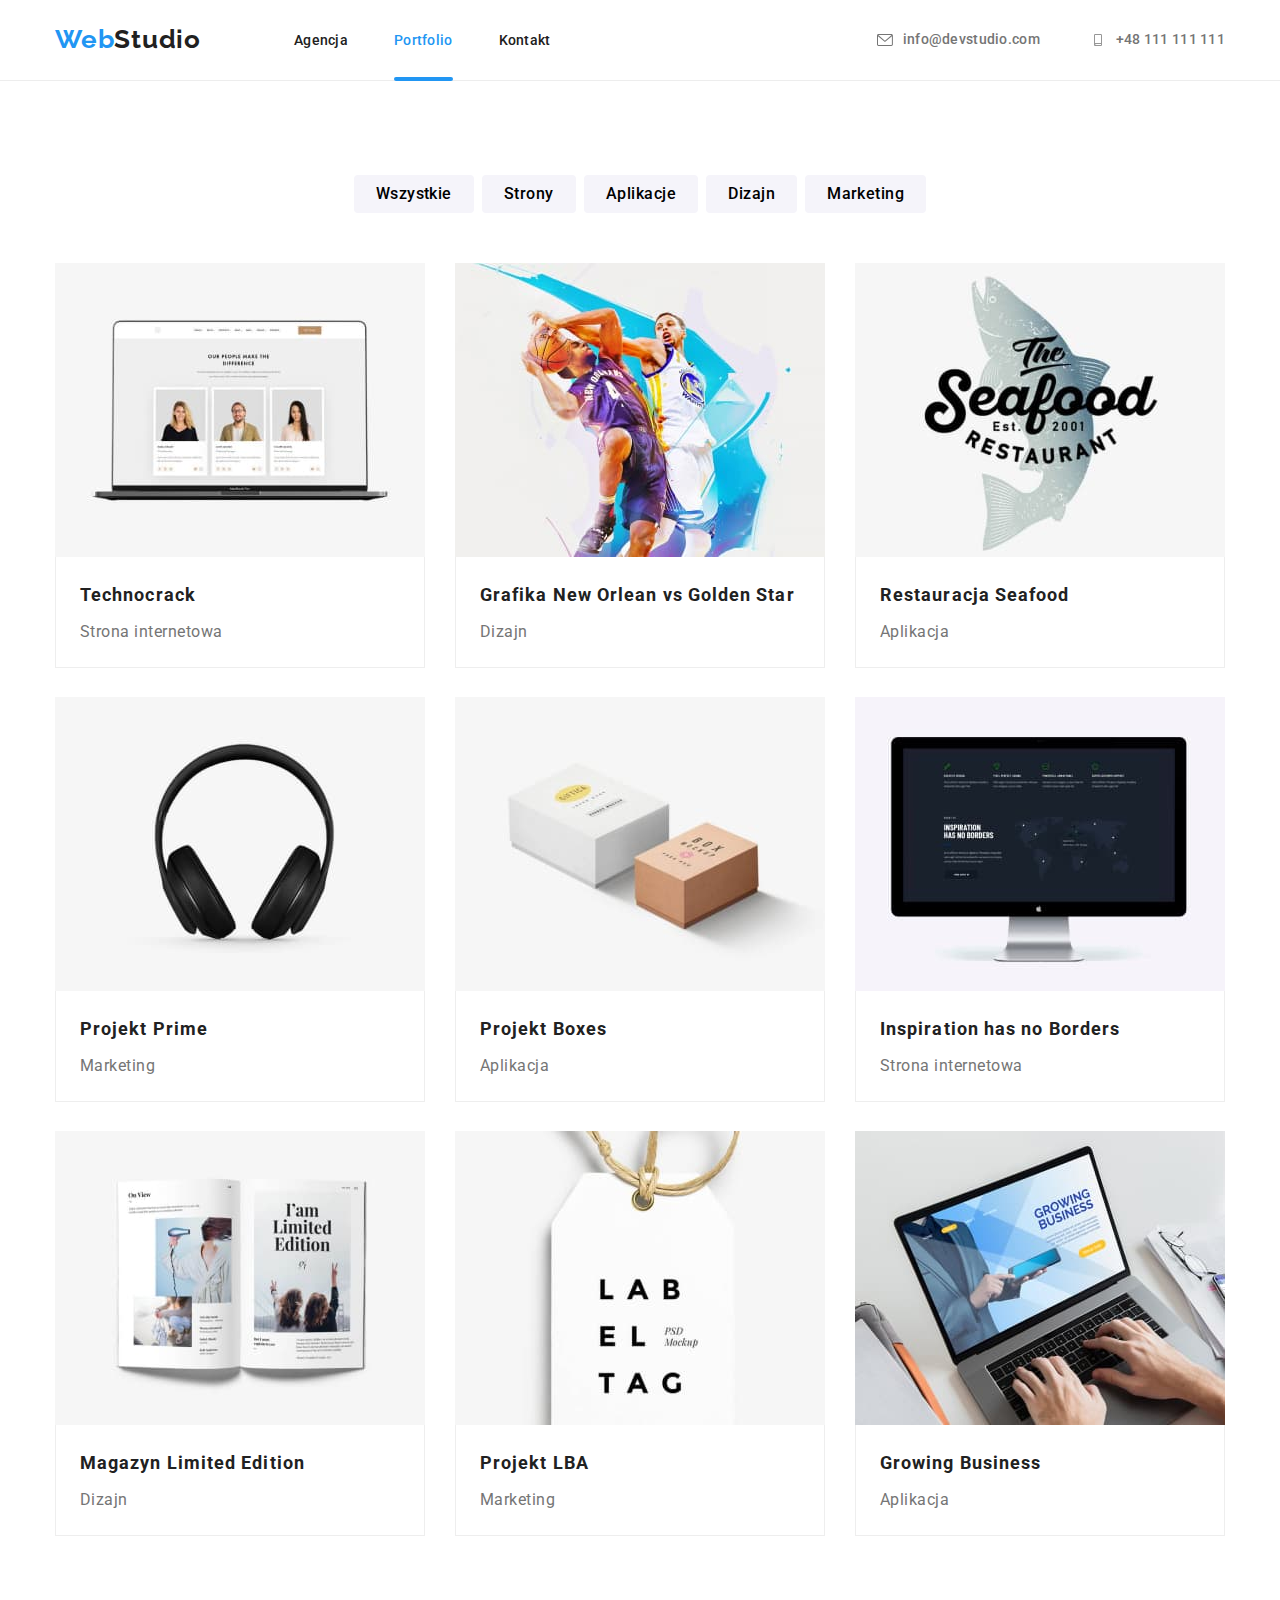
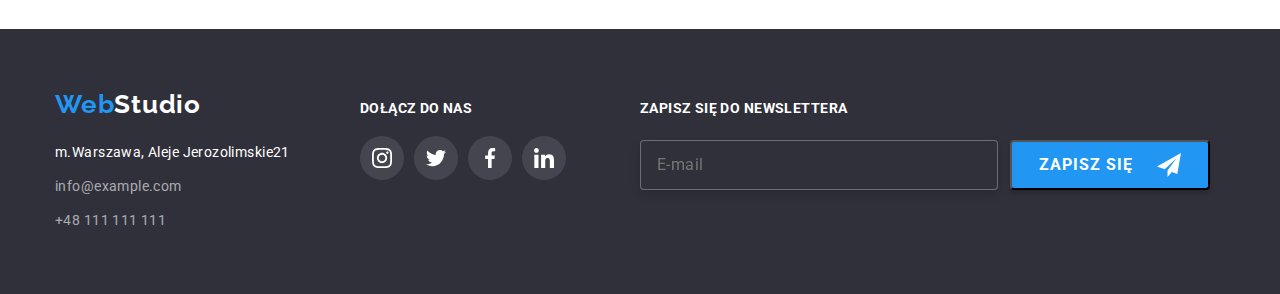
==== goit-markup-hw-02/portfolio.html @ f5a1f575 "Initial commit" ====
<!DOCTYPE html>
<html lang="pl">
  <head>
    <link
      rel="stylesheet"
      href="https://cdnjs.cloudflare.com/ajax/libs/modern-normalize/1.0.0/modern-normalize.min.css"
    />
    <link rel="preconnect" href="https://fonts.googleapis.com" />
    <link rel="preconnect" href="https://fonts.gstatic.com" crossorigin />
    <link
      href="https://fonts.googleapis.com/css2?family=Raleway:wght@700&family=Roboto:wght@400;500;700;900&display=swap"
      rel="stylesheet"
    />
    <meta charset="utf-8" />
    <meta http-equiv="X-UA-Compatible" content="IE=edge" />
    <meta name="viewport" content="width=device-width, initial-scale=1.0" />
    <link rel="stylesheet" href="./css/styles.css" />
    <title>Moja praca</title>
  </head>
  <body>
    <header class="box">
      <div class="container hero">
        <a class="logo" href="../index.html"
          ><span class="web">Web</span>Studio</a
        >
        <nav class="wrap">
          <ul class="link-nav">
            <li><a class="link" href="../index.html">Agencja</a></li>
            <li>
              <a
                class="link wrap-nav"
                href="../goit-markup-hw-02/portfolio.html"
                >Portfolio</a
              >
            </li>
            <li><a class="link" href="#">Kontakt</a></li>
          </ul>
        </nav>
        <ul class="list-mail">
          <li>
            <a class="mail" href="info@devstudio.com">
              <svg class="header-item" width="16px" height="12px">
                <use
                  href="../images/icons.svg/icons.svg.svg#icon-envelope"
                ></use>
              </svg>
              info@devstudio.com</a
            >
          </li>
          <li>
            <a class="mail" href="+48111111111">
              <svg class="header-item" width="16px" height="12px">
                <use
                  href="../images/icons.svg/icons.svg.svg#icon-smartphone"
                ></use>
              </svg>
              +48 111 111 111
            </a>
          </li>
        </ul>
      </div>
    </header>
    <main>
      <section>
        <div class="container">
          <ul class="list buttons">
            <li><button class="button-1" type="button">Wszystkie</button></li>
            <li><button class="button-1" type="button">Strony</button></li>
            <li><button class="button-1" type="button">Aplikacje</button></li>
            <li><button class="button-1" type="button">Dizajn</button></li>
            <li><button class="button-1" type="button">Marketing</button></li>
          </ul>
          <ul class="list basic-image">
            <li class="item">
              <a href="" class="basic-item">
                <img
                  src="./images/jpg1.jpg"
                  alt="trzy postacie na stronie internetowej"
                  width="370"
                  height="294"
                />

                <div class="subtext">
                  <h3 class="text-1">Technocrack</h3>
                  <p class="basic-text-1">Strona internetowa</p>
                </div>
                <p class="text-basic-item">
                  Technocrack jest popularną platformą wykorzystywaną do
                  rozpowszechniania koronawirusa. Firmy wykorzystują tę
                  platformę do celów szpiegowskich i ataków na niezabezpieczone
                  serwery konkurencji
                </p>
              </a>
            </li>
            <li class="item">
              <a href="" class="basic-item">
                <img src="./images/jpg2.jpg" alt="dwóch koszykaży" />
                <div class="subtext">
                  <h3 class="text-1">Grafika New Orlean vs Golden Star</h3>
                  <p class="basic-text-1">Dizajn</p>
                </div>
                <p class="text-basic-item">
                  Technocrack jest popularną platformą wykorzystywaną do
                  rozpowszechniania koronawirusa. Firmy wykorzystują tę
                  platformę do celów szpiegowskich i ataków na niezabezpieczone
                  serwery konkurencji
                </p>
              </a>
            </li>
            <li class="item">
              <a href="" class="basic-item">
                <img
                  src="./images/jpg3.jpg"
                  alt="logo restauracji"
                  width="370"
                  height="294"
                />
                <div class="subtext">
                  <h3 class="text-1">Restauracja Seafood</h3>
                  <p class="basic-text-1">Aplikacja</p>
                </div>
                <p class="text-basic-item">
                  Technocrack jest popularną platformą wykorzystywaną do
                  rozpowszechniania koronawirusa. Firmy wykorzystują tę
                  platformę do celów szpiegowskich i ataków na niezabezpieczone
                  serwery konkurencji
                </p>
              </a>
            </li>
            <li class="item">
              <a href="" class="basic-item">
                <img
                  src="./images/jpg4.jpg"
                  alt="słuchawki"
                  width="370"
                  height="294"
                />
                <div class="subtext">
                  <h3 class="text-1">Projekt Prime</h3>
                  <p class="basic-text-1">Marketing</p>
                </div>
                <p class="text-basic-item">
                  Technocrack jest popularną platformą wykorzystywaną do
                  rozpowszechniania koronawirusa. Firmy wykorzystują tę
                  platformę do celów szpiegowskich i ataków na niezabezpieczone
                  serwery konkurencji
                </p>
              </a>
            </li>
            <li class="item">
              <a href="" class="basic-item">
                <img
                  src="./images/jpg5.jpg"
                  alt="dwa pudełka"
                  width="370"
                  height="294"
                />
                <div class="subtext">
                  <h3 class="text-1">Projekt Boxes</h3>
                  <p class="basic-text-1">Aplikacja</p>
                </div>
                <p class="text-basic-item">
                  Technocrack jest popularną platformą wykorzystywaną do
                  rozpowszechniania koronawirusa. Firmy wykorzystują tę
                  platformę do celów szpiegowskich i ataków na niezabezpieczone
                  serwery konkurencji
                </p></a
              >
            </li>
            <li class="item">
              <a href="" class="basic-item">
                <img
                  src="./images/jpg6.jpg"
                  alt="monitor"
                  width="370"
                  height="294"
                />
                <div class="subtext">
                  <h3 class="text-1">Inspiration has no Borders</h3>
                  <p class="basic-text-1">Strona internetowa</p>
                </div>
                <p class="text-basic-item">
                  Technocrack jest popularną platformą wykorzystywaną do
                  rozpowszechniania koronawirusa. Firmy wykorzystują tę
                  platformę do celów szpiegowskich i ataków na niezabezpieczone
                  serwery konkurencji
                </p>
              </a>
            </li>
            <li class="item">
              <a href="" class="basic-item">
                <img
                  src="./images/jpg7.jpg"
                  alt="Otwarta książka"
                  width="370"
                  height="294"
                />
                <div class="subtext">
                  <h3 class="text-1">Magazyn Limited Edition</h3>
                  <p class="basic-text-1">Dizajn</p>
                </div>
                <p class="text-basic-item">
                  Technocrack jest popularną platformą wykorzystywaną do
                  rozpowszechniania koronawirusa. Firmy wykorzystują tę
                  platformę do celów szpiegowskich i ataków na niezabezpieczone
                  serwery konkurencji
                </p></a
              >
            </li>
            <li class="item">
              <a href="" class="basic-item">
                <img
                  src="./images/jpg8.jpg"
                  alt="naszyjnik z napisami"
                  width="370"
                  height="294"
                />
                <div class="subtext">
                  <h3 class="text-1">Projekt LBA</h3>
                  <p class="basic-text-1">Marketing</p>
                </div>
                <p class="text-basic-item">
                  Technocrack jest popularną platformą wykorzystywaną do
                  rozpowszechniania koronawirusa. Firmy wykorzystują tę
                  platformę do celów szpiegowskich i ataków na niezabezpieczone
                  serwery konkurencji
                </p></a
              >
            </li>
            <li class="item">
              <a href="" class="basic-item">
                <img
                  src="./images/jpg9.jpg"
                  alt="laptop z wyświetlaną reklamą"
                  width="370"
                  height="294"
                />
                <div class="subtext">
                  <h3 class="text-1">Growing Business</h3>
                  <p class="basic-text-1">Aplikacja</p>
                </div>
                <p class="text-basic-item">
                  Technocrack jest popularną platformą wykorzystywaną do
                  rozpowszechniania koronawirusa. Firmy wykorzystują tę
                  platformę do celów szpiegowskich i ataków na niezabezpieczone
                  serwery konkurencji
                </p></a
              >
            </li>
          </ul>
        </div>
      </section>
    </main>
    <footer class="footer-box">
      <div class="container footer-div">
        <div>
          <a class="logo-0" href="../index.html"
            ><span class="web">Web</span>Studio</a
          >
          <address class="address-footer">
            <ul class="footer-list">
              <li class="footer-item">
                <a
                  class="link-0"
                  href="https://goo.gl/maps/QKMNd5w4e42VT7PU7"
                  target="_blank"
                  >m.Warszawa, Aleje Jerozolimskie21</a
                >
              </li>
              <li class="footer-item">
                <a class="mail-1" href="info@example.com">info@example.com</a>
              </li>
              <li class="footer-item">
                <a class="mail-1" href="+48111111111">+48 111 111 111</a>
              </li>
            </ul>
          </address>
        </div>
        <div class="social">
          <p class="headline-5">Dołącz do nas</p>
          <ul class="socjal-list">
            <li>
              <a class="social-icon" href="">
                <svg width="20px" height="20px">
                  <use
                    href="../images/icons.svg/icons.svg.svg#icon-instagram-2"
                  ></use>
                </svg>
              </a>
            </li>
            <li>
              <a class="social-icon" href="">
                <svg width="20px" height="20px">
                  <use
                    href="../images/icons.svg/icons.svg.svg#icon-twitter-1"
                  ></use>
                </svg>
              </a>
            </li>
            <li>
              <a class="social-icon" href="">
                <svg width="20px" height="20px">
                  <use
                    href="../images/icons.svg/icons.svg.svg#icon-facebook-1"
                  ></use>
                </svg>
              </a>
            </li>
            <li>
              <a class="social-icon" href="">
                <svg width="20px" height="20px">
                  <use
                    href="../images/icons.svg/icons.svg.svg#icon-linkedin-1"
                  ></use>
                </svg>
              </a>
            </li>
          </ul>
        </div>
        <div class="email-input">
          <p class="hedline-6">Zapisz się do newslettera</p>
          <form class="footer-imput-button" name="Zapisz się do nas">
            <label>
              <input class="footer-imput" type="text" placeholder="E-mail" />
            </label>
            <button class="button-from-input" type="submit">
              ZAPISZ SIĘ
              <svg class="footer-svg" width="24px" height="24px">
                <use
                  href="../images/icons.svg/icon praca 6.svg#icon-icon-send"
                ></use>
              </svg>
            </button>
          </form>
        </div>
      </div>
    </footer>
    <script src="../js/modal.js"></script>
  </body>
</html>
---- goit-markup-hw-02/css/styles.css ----
/* WebStudio */
body {
  color: #212121;
  font-family: 'Roboto', sans-serif;
  font-size: 14px;
}

:root {
  --color: rgb(33, 150, 243);
  --color-back: rgba(117, 117, 117, 1);
  --color-text: #ffffff;
  --color-box: rgba(47, 48, 58, 1);
  --color-body: rgba(33, 33, 33, 1);
  --color-image: rgb(245, 244, 250, 1);
  --color-mine: rgb(230, 230, 230);
  --color-mail: rgba(255, 255, 255, 0.6);
  --color-line: hwb(0 93% 7%);
  --color-none: rgba(0, 0, 0, 1);
  --color-border: rgb(238, 238, 238);
  --color-icone: rgb(175, 177, 184);
  --color-icone-bacground: rgb(245, 244, 250);
  --color-bacgound-footer: rgba(255, 255, 255, 0.1);
  --animation: cubic-bezier(0.4, 0, 0.2, 1);
  --time-animation: 250ms;
}
h1,
h2,
h3,
h4,
h5,
h6,
p {
  margin: 0;
}

img {
  display: block;
  max-width: 100%;
  height: auto;
}

ul,
ol {
  list-style: none;
  padding-left: 0;
  margin: 0;
}

a {
  text-decoration: none;
}
address {
  font-style: normal;
}

section {
  padding-top: 94px;
  padding-bottom: 94px;
}

/*-------------------- okno modalne ---------------------*/

.background {
  position: fixed;
  width: 100%;
  height: 100%;
  background: rgba(0, 0, 0, 0.2);
  top: 0;
  left: 0;
  transition-property: opacity, visibility;
  transition-duration: var(--time-animation);
  transition-timing-function: var(--animation);
}

.backdrop {
  position: absolute;
  width: 528px;
  height: 581px;
  top: 50%;
  left: 50%;
  padding: 40px;
  transform: translate(-50%, -50%);
  background: var(--color-text);
  box-shadow: 0px 1px 3px rgba(0, 0, 0, 0.12), 0px 1px 1px rgba(0, 0, 0, 0.14),
    0px 2px 1px rgba(0, 0, 0, 0.2);
  border-radius: 4px;
  animation: animate 3000ms 0 1000ms;
}

.svg-name {
  position: absolute;
  left: 15px;
  top: 14px;
}

.modal-window {
  display: flex;
  justify-content: center;
  font-weight: 700;
  font-size: 20px;
  line-height: 23px;
  letter-spacing: 0.03em;
  margin-bottom: 12px;
  color: #212121;
}
.label-text {
  position: relative;
  margin-top: 4px;
  border: 1px solid rgba(33, 33, 33, 0.2);
  border-radius: 4px;
  transition-property: border;
  transition-duration: var(--time-animation);
  transition-timing-function: var(--animation);
  &:hover,
  &:focus-within {
    border: 1px solid #2196f3;
    border-radius: 4px;
    fill: var(--color);
  }
}
.label-input-name {
  display: flex;
  flex-direction: column;
  font-weight: 400;
  font-size: 12px;
  line-height: 14px;
  /* identical to box height */
  color: #757575;
  letter-spacing: 0.01em;
}
.input-name {
  width: 448px;
  height: 40px;
  border: none;
  border-radius: 4px;
  padding-left: 42px;
  outline: transparent;
  &:hover,
  &:focus-within {
    border: #2196f3;
    border-radius: 4px;
  }
}

.input-name:required,
:invalid {
  color: red;
}

.input-name-text {
  width: 100%;
  height: 120px;
  border: 1px solid rgba(33, 33, 33, 0.2);
  border-radius: 4px;
  margin-top: 4px;
  padding: 12px 16px;
  resize: none;
  outline: transparent;
  transition-property: border;
  transition-duration: var(--time-animation);
  transition-timing-function: var(--animation);
  &:focus-within,
  &:hover {
    border: 1px solid var(--color);
  }
}

.label-politics {
  margin-top: 20px;
  display: flex;
  align-items: center;
  font-weight: 400;
  font-size: 14px;
  line-height: 24px;
  /* identical to box height, or 171% */
  letter-spacing: 0.03em;
  color: #757575;
  gap: 8px;
}
.input-button {
  -moz-appearance: none;
  -webkit-appearance: none;
  appearance: none;
  width: 16px;
  height: 15px;
}
.label-svg {
  position: absolute;
  fill: var(--color-text);
  border-radius: 2px;
  visibility: hidden;
  transition-property: background-color, visibility;
  transition-duration: var(--animation);
  transition-timing-function: var(--time-animation);
  scale: 0;
  z-index: 1;
}

.input-button:checked ~ .label-svg {
  visibility: visible;
  background-color: var(--color);
  scale: 1;
}

.checkbox-hidden:checked ~ .label-svg-1 {
  scale: 0;
}

.label-svg-1 {
  position: absolute;
  scale: 1;
  transition: scale, 0.2s;
}

.label-svg-from {
  background: #2196f3;
  border-radius: 2px;
  fill: var(--color-text);
  margin-right: 7px;
  font-weight: 400;
  font-size: 14px;
  line-height: 1.8;
  /* identical to box height, or 171% */
  color: var(--color);
  letter-spacing: 0.03em;
}

.link-underscore {
  font-weight: 400;
  font-size: 14px;
  line-height: 24px;
  /* identical to box height, or 171% */
  color: var(--color);
  text-decoration: underline;
  letter-spacing: 0.03em;
}

.group-form {
  padding: 0;
  border: 0;
  display: flex;
  flex-direction: column;
  gap: 10px;
}

.button-from {
  display: block;
  margin-top: 30px;
  margin-left: auto;
  margin-right: auto;
  border: none;
  font-style: normal;
  font-weight: 700;
  font-size: 16px;
  line-height: 30px;
  width: 200px;
  height: 50px;
  /* identical to box height, or 188% */
  background: var(--color);
  box-shadow: 0px 4px 4px rgba(0, 0, 0, 0.15);
  border-radius: 4px;
  letter-spacing: 0.06em;
  color: var(--color-text);
  cursor: pointer;
  transition-property: color;
  transition-duration: var(--time-animation);
  transition-timing-function: var(--animation);
  &:hover,
  &:focus {
    color: var(--color-body);
  }
}

@keyframes animate {
  0% {
    transform: rotate(0deg) translate(0, 0);
  }

  50% {
    transform: rotate(120deg) translate(-250px, -200px);
  }

  100% {
    transform: rotate(-40deg) translate(0, 0);
  }
}
.modal {
  position: absolute;
  width: 30px;
  height: 30px;
  top: 8px;
  right: 8px;
  box-sizing: border-box;
  border-radius: 50%;
  border: 1px solid rgba(15, 10, 10, 0.1);
  background: var(--color-text);
  cursor: pointer;
  &:focus,
  &:hover {
    box-sizing: border-box;
    border: 1px solid rgba(0, 0, 0, 0.1);
  }
}

.is-hidden {
  opacity: 0;
  visibility: hidden;
  pointer-events: none;
}

/*-------------------- koniec okna modalnego--------------------*/

.email-input {
  position: relative;
  margin-left: 74px;
  width: 570px;
  height: 86px;
}
.hedline-6 {
  font-weight: 700;
  font-size: 14px;
  line-height: 16px;
  letter-spacing: 0.03em;
  text-transform: uppercase;
  color: var(--color-text);
  margin-bottom: 24px;
}

.footer-imput-button {
  display: flex;
}
.footer-imput {
  width: 358px;
  height: 50px;
  padding-left: 16px;
  border: 1px solid rgba(255, 255, 255, 0.3);
  filter: drop-shadow(0px 4px 4px rgba(0, 0, 0, 0.15));
  border-radius: 4px;
  background: var(--color-box);
  margin-right: 12px;
  color: var(--color-text);
  font-weight: 400;
  font-size: 16px;
  line-height: 20px;
  /* identical to box height, or 125% */
  letter-spacing: 0.03em;
}
.button-from-input {
  position: absolute;
  left: 370px;
  width: 200px;
  height: 50px;
  font-weight: 700;
  font-size: 16px;
  line-height: 30px;
  /* identical to box height, or 188% */
  background: var(--color);
  display: flex;
  align-items: center;
  justify-content: center;
  letter-spacing: 0.06em;
  color: var(--color-text);
  box-shadow: 0px 4px 4px rgba(0, 0, 0, 0.15);
  border-radius: 4px;
  cursor: pointer;
  fill: var(--color-text);
  transition-property: fill, color;
  transition-duration: var(--time-animation);
  transition-timing-function: var(--animation);
  &:hover,
  &:focus {
    color: var(--color-body);
    fill: var(--color-body);
  }
}
.footer-svg {
  display: flex;
  align-items: center;
  margin-left: 24px;
}
/*--------------------koniec stopka zapisy--------------------*/
.footer-div {
  display: flex;
  align-items: baseline;
}
.social {
  margin-left: 70px;
}
.socjal-list {
  display: flex;
  gap: 10px;
}
.social-icon {
  display: flex;
  justify-content: center;
  align-items: center;
  width: 44px;
  height: 44px;
  border-radius: 50%;
  background-color: var(--color-bacgound-footer);
  fill: var(--color-text);
  transition-property: color, background;
  transition-duration: var(--time-animation);
  transition-timing-function: var(--animation);
}
.social-icon:not(:last-child) {
  margin-right: 10px;
}

.social-icon:hover {
  background: var(--color);
  border-radius: 50%;
  fill: var(--color-text);
}
.social-icon:focus {
  background: var(--color);
  border-radius: 50%;
  fill: var(--color-text);
}

.headline-5 {
  font-weight: 700;
  font-size: 14px;
  line-height: 16px;
  letter-spacing: 0.03em;
  text-transform: uppercase;
  color: var(--color-text);
  margin-bottom: 20px;
}

.lorem-icone {
  height: 120px;
  display: flex;
  justify-content: center;
  align-items: center;
  margin-bottom: 30px;
  background: var(--color-icone-bacground);
  border-radius: 4px;
}
.headline-4 {
  font-weight: 700;
  font-size: 36px;
  line-height: 1.2;
  text-align: center;
  letter-spacing: 0.03em;
  color: var(--color-body);
  margin-bottom: 50px;
}

.icon-list {
  display: flex;
  gap: 30px;
}

.icon-list:not(:last-child) {
  margin-right: 30px;
}

.secondary-item {
  width: 170px;
  height: 92px;
  border: 1px solid var(--color-icone);
  border-radius: 4px;
  display: flex;
  align-items: center;
  justify-content: center;
  fill: var(--color-icone);
  transition-property: fill, border-color;
  transition-duration: var(--time-animation);
  transition-timing-function: var(--animation);
}
.secondary-item:hover {
  border-color: var(--color);
  fill: var(--color);
}
.secondary-item:focus {
  border-color: var(--color);
  fill: var(--color);
}

.list-name-icon {
  display: flex;
  justify-content: center;
  gap: 10px;
}

.list-icon {
  display: flex;
  justify-content: center;
  align-items: center;
  width: 44px;
  height: 44px;
  fill: var(--color-icone);
  border-radius: 50%;
  transition-property: fill, background;
  transition-duration: var(--time-animation);
  transition-timing-function: var(--animation);
}
.list-icon:hover {
  background: var(--color);
  fill: var(--color-text);
}
.list-icon:focus {
  background: var(--color);
  fill: var(--color-text);
}

.container {
  width: 1200px;
  margin: 0 auto;
  padding: 0 15px;
}

.hero {
  display: flex;
  align-items: center;
}
.link-nav {
  display: flex;
  gap: 46px;
  .link {
    position: relative;
    text-decoration: none;
    color: inherit;
    font-weight: 500;
    font-size: 14px;
    line-height: 1.1;
    letter-spacing: 0.02em;
    transition-property: color;
    transition-duration: var(--time-animation);
    transition-timing-function: var(--animation);

    &:hover,
    &:focus {
      color: var(--color);
    }

    &.wrap-link,
    &.wrap-nav {
      color: var(--color);
      position: relative;
      &::after {
        position: absolute;
        bottom: -33px;
        left: 0;
        content: '';
        width: 100%;
        height: 4px;
        background: var(--color);
        border-radius: 2px;
      }
    }
  }
}
.list-mail {
  display: flex;
  gap: 50px;
  margin-left: auto;
}

.wrap {
  margin-left: 93px;
}

.logo {
  text-decoration: none;
  color: inherit;
  font-family: 'Raleway';
  font-weight: 700;
  font-size: 26px;
  line-height: 1.2;
  letter-spacing: 0.03em;
  padding-top: 24px;
  padding-bottom: 25px;
  transition-property: color;
  transition-duration: var(--time-animation);
  transition-timing-function: var(--animation);
}

.logo:focus {
  color: var(--color);
}
.logo:hover {
  color: var(--color);
}

.header-item {
  margin-right: 10px;
  fill: currentColor;
}
.mail {
  text-decoration: none;
  color: var(--color-back);
  font-weight: 500;
  font-size: 14px;
  line-height: 1.1;
  letter-spacing: 0.02em;
  display: flex;
  align-items: center;
  transition-property: color;
  transition-duration: var(--time-animation);
  transition-timing-function: var(--animation);
}

.mail:focus {
  color: var(--color);
}
.mail:hover {
  color: var(--color);
}

.hedline-button {
  background-color: var(--color-box);
  padding-top: 200px;
  padding-bottom: 200px;
  background-image: linear-gradient(
      rgba(47, 48, 58, 0.4),
      rgba(47, 48, 58, 0.4)
    ),
    url(../../images/Tapeta.jpg);
  background-size: cover;
  background-repeat: no-repeat;
  max-width: 1600px;
  max-height: 600px;
  margin: 0 auto;
}
.box {
  border-bottom: 1px solid var(--color-line);
}

.headline {
  font-weight: 900;
  font-size: 44px;
  line-height: 1.4;
  /* or 136% */
  max-width: 696px;
  text-align: center;
  letter-spacing: 0.06em;
  text-transform: uppercase;
  color: var(--color-text);
  display: block;
  margin: 0 auto;
  margin-bottom: 30px;
  border: none;
  font-weight: 700;
}

.button {
  font-family: 'Roboto';
  cursor: pointer;
  font-weight: 700;
  font-size: 16px;
  line-height: 1.9;
  /* identical to box height, or 188% */
  box-shadow: 0px 4px 4px rgba(0, 0, 0, 0.15);
  border-radius: 4px;
  letter-spacing: 0.06em;
  background-color: var(--color);
  color: var(--color-text);
  display: block;
  margin: 0 auto;
  padding-left: 42px;
  padding-right: 41px;
  padding-top: 10px;
  padding-bottom: 10px;
  border: none;
  transition-property: color, background-color, box-shadow;
  transition-duration: var(--time-animation);
  transition-timing-function: var(--animation);
  &:focus,
  &:hover {
    background-color: var(--color);
    color: var(--color-body);
    box-shadow: 0px 4px 4px rgba(0, 0, 0, 0.15);
  }
}

.list-lorem {
  display: flex;
  gap: 30px;
}

.Lorem-ipsum-1 {
  font-weight: 700;
  font-size: 14px;
  line-height: 1.1;
  letter-spacing: 0.03em;
  text-transform: uppercase;
  margin-bottom: 10px;
}

.Lorem-ipsum-2 {
  color: var(--color-back);
  font-weight: 400;
  font-size: 14px;
  line-height: 1.5;
  letter-spacing: 0.03em;
}

.headline-2 {
  font-weight: 700;
  font-size: 36px;
  line-height: 1.2;
  letter-spacing: 0.03em;
  margin-bottom: 50px;
  text-align: center;
}

.hedline-image {
  padding-top: 0;
}

.nick-name {
  position: relative;
  list-style: none;
  display: flex;
  gap: 30px;
  mix-blend-mode: normal;
}

.text-image {
  position: absolute;
  bottom: 0px;
  color: var(--color-text);
  font-weight: 700;
  font-size: 14px;
  line-height: 1.1;
  text-align: center;
  letter-spacing: 0.03em;
  text-transform: uppercase;
  display: flex;
  align-items: center;
  justify-content: center;
  width: 370px;
  height: 70px;
  background: rgba(47, 48, 58, 0.8);
}

.headline-3 {
  font-weight: 700;
  font-size: 36px;
  line-height: 1.2;
  text-align: center;
  letter-spacing: 0.03em;
  margin-bottom: 50px;
}

.name {
  font-weight: 500;
  font-size: 16px;
  line-height: 1.2;
  text-align: center;
  letter-spacing: 0.03em;
  margin-bottom: 10px;
}

.nickname {
  color: var(--color-back);
  font-size: 16px;
  line-height: 1.2;
  text-align: center;
  letter-spacing: 0.03em;
  margin-bottom: 16px;
}

.description {
  padding: 30px 0;
}

.image {
  box-shadow: 0px 1px 3px rgba(0, 0, 0, 0.12), 0px 1px 1px rgba(0, 0, 0, 0.14),
    0px 2px 1px rgba(0, 0, 0, 0.2);
  border-radius: 0px 0px 4px 4px;
  background-color: var(--color-text);
}

.hedline-images {
  background-color: var(--color-image);
}

.footer-box {
  padding-top: 60px;
  padding-bottom: 60px;
  background-color: var(--color-box);
}

.link-0 {
  text-decoration: none;
  font-weight: 400;
  font-size: 14px;
  line-height: 1.8;
  /* or 171% */
  letter-spacing: 0.03em;
  color: var(--color-text);
  transition-property: color;
  transition-duration: var(--time-animation);
  transition-timing-function: var(--animation);
}

.link-0:hover {
  color: var(--color);
}

.link-0:focus {
  color: var(--color);
}

.mail-1 {
  text-decoration: none;
  font-weight: 400;
  font-size: 14px;
  line-height: 1.8;
  /* or 171% */
  letter-spacing: 0.03em;
  color: var(--color-mail);
  transition-property: color;
  transition-duration: var(--time-animation);
  transition-timing-function: var(--animation);
}

.mail-1:focus {
  color: var(--color);
}
.mail-1:hover {
  color: var(--color);
}

.logo-0 {
  font-family: 'Raleway';
  text-decoration: none;
  font-weight: 700;
  font-size: 26px;
  line-height: 1.2;
  /* identical to box height */
  letter-spacing: 0.03em;
  color: var(--color-text);
  transition-property: color;
  transition-duration: var(--time-animation);
  transition-timing-function: var(--animation);
  &:focus,
  &:hover {
    color: var(--color);
  }
}

.address-footer {
  margin-top: 20px;
}

.footer-list {
  list-style: none;
}

.footer-item:not(:last-child) {
  margin-bottom: 9px;
}

.button-1 {
  font-family: 'Roboto';
  cursor: pointer;
  font-weight: 500;
  font-size: 16px;
  line-height: 1.6;
  /* identical to box height, or 162% */
  border-radius: 4px;
  text-align: center;
  letter-spacing: 0.03em;
  background: var(--color-image);
  padding: 6px 22px;
  border: none;
  transition-property: color, box-shadow, background;
  transition-duration: var(--time-animation);
  transition-timing-function: var(--animation);

  &:focus,
  &:hover {
    background-color: var(--color);
    color: var(--color-text);
    box-shadow: 0px 3px 1px rgba(0, 0, 0, 0.1), 0px 1px 2px rgba(0, 0, 0, 0.08),
      0px 2px 2px rgba(0, 0, 0, 0.12);
  }
}

.text-1 {
  font-weight: 700;
  font-size: 18px;
  line-height: 2;
  /* identical to box height, or 200% */
  letter-spacing: 0.06em;
  margin-bottom: 4px;
  z-index: 2;
}

.basic-text-1 {
  font-weight: 400;
  font-size: 16px;
  line-height: 1.9;
  /* identical to box height, or 188% */
  z-index: 2;
  letter-spacing: 0.03em;
  color: var(--color-back);
}

.text {
  font-size: 18px;
  line-height: 1.6;
}

.basic-text {
  font-size: 16px;
  line-height: 1.8;
  color: var(--color-back);
}

.web {
  color: var(--color);
}

.buttons {
  display: flex;
  gap: 8px;
  justify-content: center;
  border: 0;
}
.basic-image {
  display: flex;
  flex-wrap: wrap;
  gap: 30px;
  margin-top: 50px;
}
/*-----------------------------header------------------------------------*/
.subtext {
  position: relative;
  top: 0;
  padding-bottom: 20px;
  padding-top: 20px;
  border: 1px solid var(--color-border);
  border-top: 0;
  padding-left: 24px;
  background: var(--color-text);
  z-index: 2;
}

.item {
  position: relative;
  max-width: 370px;
  max-height: 404px;
}
.basic-item {
  position: relative;
  display: block;
  color: inherit;
  overflow: hidden;
  transition-property: box-shadow;
  transition-duration: var(--time-animation);
  transition-timing-function: var(--animation);
}

.basic-item:hover .text-basic-item {
  transform: translateY(0);
}

.basic-item:focus .text-basic-item {
  transform: translateY(0);
}

.basic-item:focus {
  box-shadow: 0px 1px 1px rgba(0, 0, 0, 0.12), 0px 4px 4px rgba(0, 0, 0, 0.06),
    1px 4px 6px rgba(0, 0, 0, 0.16);
}

.basic-item:hover {
  box-shadow: 0px 1px 1px rgba(0, 0, 0, 0.12), 0px 4px 4px rgba(0, 0, 0, 0.06),
    1px 4px 6px rgba(0, 0, 0, 0.16);
}

.text-basic-item {
  position: absolute;
  top: 0;
  left: 0;
  width: 100%;
  height: 100%;
  display: flex;
  align-items: center;
  padding-left: 24px;
  padding-right: 45px;
  width: 370px;
  height: 294px;
  font-weight: 400;
  font-size: 18px;
  line-height: 28px;
  /* or 156% */
  letter-spacing: 0.03em;
  color: var(--color-text);
  background: var(--color);
  transform: translateY(101%);
  transition: transform var(--time-animation) ease;
}
/*----------------------Koniec header-----------------------------------*/
/*-------------------------Elemęt formularza----------------------------*/

/*------------------------ Koniec Elemęt formularza---------------------*/
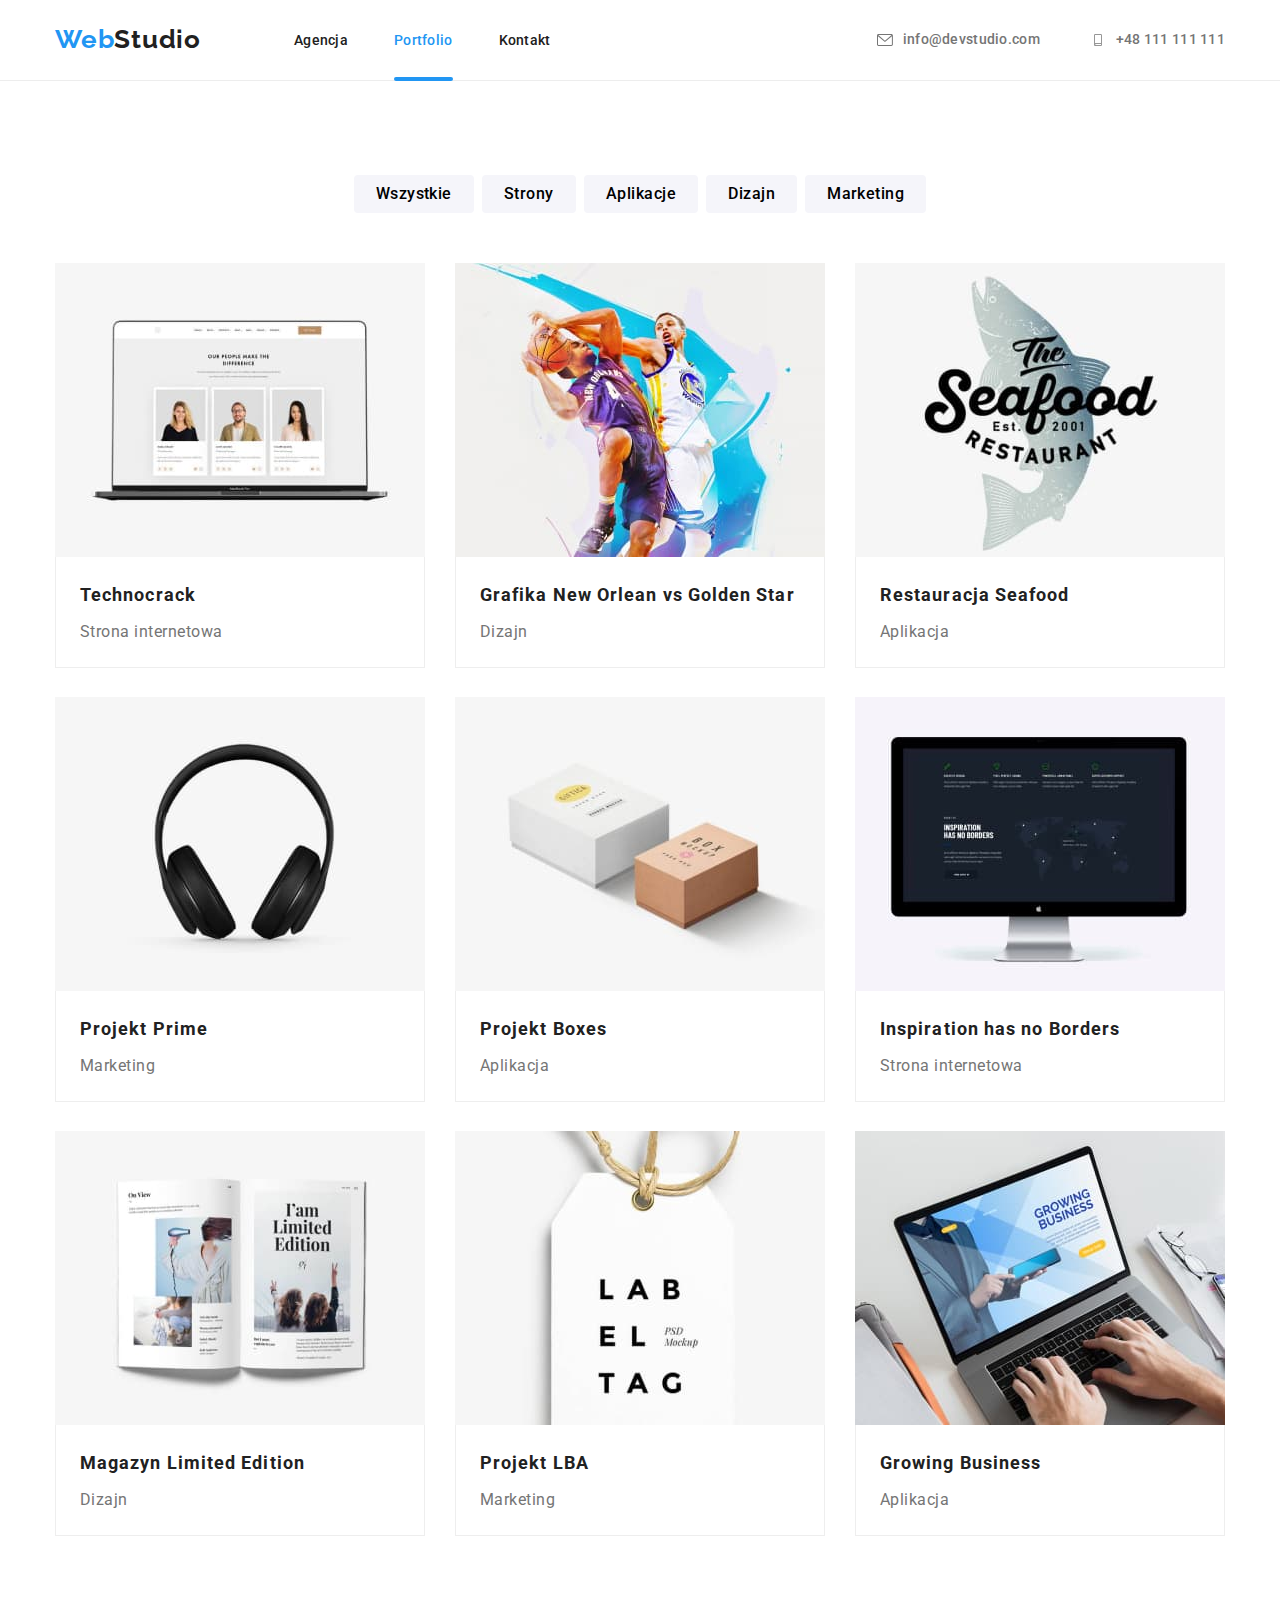
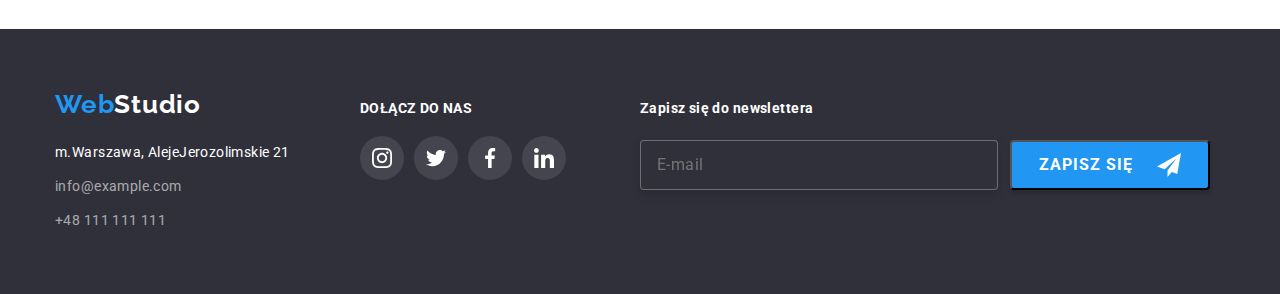
==== commit 62a93bc3: "summary (reqired)" ====
--- a/goit-markup-hw-02/portfolio.html
+++ b/goit-markup-hw-02/portfolio.html
@@ -14,32 +14,34 @@
     <meta charset="utf-8" />
     <meta http-equiv="X-UA-Compatible" content="IE=edge" />
     <meta name="viewport" content="width=device-width, initial-scale=1.0" />
-    <link rel="stylesheet" href="./css/styles.css" />
+    <link rel="stylesheet" href="/sass/main.css" />
     <title>Moja praca</title>
   </head>
   <body>
-    <header class="box">
-      <div class="container hero">
-        <a class="logo" href="../index.html"
-          ><span class="web">Web</span>Studio</a
+    <header class="page-header">
+      <div class="container page-header_mine">
+        <a class="page-header_logo" href="../index.html"
+          ><span class="page-header_web">Web</span>Studio</a
         >
-        <nav class="wrap">
-          <ul class="link-nav">
-            <li><a class="link" href="../index.html">Agencja</a></li>
+        <nav class="page-header_nav">
+          <ul class="page-header_list">
+            <li>
+              <a class="page-header_link" href="../index.html">Agencja</a>
+            </li>
             <li>
               <a
-                class="link wrap-nav"
+                class="page-header_link page-header_wrap"
                 href="../goit-markup-hw-02/portfolio.html"
                 >Portfolio</a
               >
             </li>
-            <li><a class="link" href="#">Kontakt</a></li>
+            <li><a class="page-header_link" href="#">Kontakt</a></li>
           </ul>
         </nav>
-        <ul class="list-mail">
+        <ul class="page-header_list-1">
           <li>
-            <a class="mail" href="info@devstudio.com">
-              <svg class="header-item" width="16px" height="12px">
+            <a class="page-header_mail" href="info@devstudio.com">
+              <svg class="page-header_item" width="16px" height="12px">
                 <use
                   href="../images/icons.svg/icons.svg.svg#icon-envelope"
                 ></use>
@@ -48,8 +50,8 @@
             >
           </li>
           <li>
-            <a class="mail" href="+48111111111">
-              <svg class="header-item" width="16px" height="12px">
+            <a class="page-header_mail" href="+48111111111">
+              <svg class="page-header_item" width="16px" height="12px">
                 <use
                   href="../images/icons.svg/icons.svg.svg#icon-smartphone"
                 ></use>
@@ -63,16 +65,26 @@
     <main>
       <section>
         <div class="container">
-          <ul class="list buttons">
-            <li><button class="button-1" type="button">Wszystkie</button></li>
-            <li><button class="button-1" type="button">Strony</button></li>
-            <li><button class="button-1" type="button">Aplikacje</button></li>
-            <li><button class="button-1" type="button">Dizajn</button></li>
-            <li><button class="button-1" type="button">Marketing</button></li>
+          <ul class="buttons">
+            <li>
+              <button class="buttons_button" type="button">Wszystkie</button>
+            </li>
+            <li>
+              <button class="buttons_button" type="button">Strony</button>
+            </li>
+            <li>
+              <button class="buttons_button" type="button">Aplikacje</button>
+            </li>
+            <li>
+              <button class="buttons_button" type="button">Dizajn</button>
+            </li>
+            <li>
+              <button class="buttons_button" type="button">Marketing</button>
+            </li>
           </ul>
-          <ul class="list basic-image">
-            <li class="item">
-              <a href="" class="basic-item">
+          <ul class="main-images">
+            <li class="main-images_list">
+              <a href="" class="main-images_item">
                 <img
                   src="./images/jpg1.jpg"
                   alt="trzy postacie na stronie internetowej"
@@ -80,86 +92,88 @@
                   height="294"
                 />
 
-                <div class="subtext">
-                  <h3 class="text-1">Technocrack</h3>
-                  <p class="basic-text-1">Strona internetowa</p>
-                </div>
-                <p class="text-basic-item">
-                  Technocrack jest popularną platformą wykorzystywaną do
-                  rozpowszechniania koronawirusa. Firmy wykorzystują tę
-                  platformę do celów szpiegowskich i ataków na niezabezpieczone
-                  serwery konkurencji
-                </p>
-              </a>
-            </li>
-            <li class="item">
-              <a href="" class="basic-item">
+                <div class="main-images_subtext">
+                  <h3 class="main-images_text">Technocrack</h3>
+                  <p class="main-images_basic-text">Strona internetowa</p>
+                </div>
+                <p class="main-images_basic-item">
+                  Technocrack jest popularną platformą wykorzystywaną do
+                  rozpowszechniania koronawirusa. Firmy wykorzystują tę
+                  platformę do celów szpiegowskich i ataków na niezabezpieczone
+                  serwery konkurencji
+                </p>
+              </a>
+            </li>
+            <li class="main-images_list">
+              <a href="" class="main-images_item">
                 <img src="./images/jpg2.jpg" alt="dwóch koszykaży" />
-                <div class="subtext">
-                  <h3 class="text-1">Grafika New Orlean vs Golden Star</h3>
-                  <p class="basic-text-1">Dizajn</p>
-                </div>
-                <p class="text-basic-item">
-                  Technocrack jest popularną platformą wykorzystywaną do
-                  rozpowszechniania koronawirusa. Firmy wykorzystują tę
-                  platformę do celów szpiegowskich i ataków na niezabezpieczone
-                  serwery konkurencji
-                </p>
-              </a>
-            </li>
-            <li class="item">
-              <a href="" class="basic-item">
+                <div class="main-images_subtext">
+                  <h3 class="main-images_text">
+                    Grafika New Orlean vs Golden Star
+                  </h3>
+                  <p class="main-images_basic-text">Dizajn</p>
+                </div>
+                <p class="main-images_basic-item">
+                  Technocrack jest popularną platformą wykorzystywaną do
+                  rozpowszechniania koronawirusa. Firmy wykorzystują tę
+                  platformę do celów szpiegowskich i ataków na niezabezpieczone
+                  serwery konkurencji
+                </p>
+              </a>
+            </li>
+            <li class="main-images_list">
+              <a href="" class="main-images_item">
                 <img
                   src="./images/jpg3.jpg"
                   alt="logo restauracji"
                   width="370"
                   height="294"
                 />
-                <div class="subtext">
-                  <h3 class="text-1">Restauracja Seafood</h3>
-                  <p class="basic-text-1">Aplikacja</p>
-                </div>
-                <p class="text-basic-item">
-                  Technocrack jest popularną platformą wykorzystywaną do
-                  rozpowszechniania koronawirusa. Firmy wykorzystują tę
-                  platformę do celów szpiegowskich i ataków na niezabezpieczone
-                  serwery konkurencji
-                </p>
-              </a>
-            </li>
-            <li class="item">
-              <a href="" class="basic-item">
+                <div class="main-images_subtext">
+                  <h3 class="main-images_text">Restauracja Seafood</h3>
+                  <p class="main-images_basic-text">Aplikacja</p>
+                </div>
+                <p class="main-images_basic-item">
+                  Technocrack jest popularną platformą wykorzystywaną do
+                  rozpowszechniania koronawirusa. Firmy wykorzystują tę
+                  platformę do celów szpiegowskich i ataków na niezabezpieczone
+                  serwery konkurencji
+                </p>
+              </a>
+            </li>
+            <li class="main-images_list">
+              <a href="" class="main-images_item">
                 <img
                   src="./images/jpg4.jpg"
                   alt="słuchawki"
                   width="370"
                   height="294"
                 />
-                <div class="subtext">
-                  <h3 class="text-1">Projekt Prime</h3>
-                  <p class="basic-text-1">Marketing</p>
-                </div>
-                <p class="text-basic-item">
-                  Technocrack jest popularną platformą wykorzystywaną do
-                  rozpowszechniania koronawirusa. Firmy wykorzystują tę
-                  platformę do celów szpiegowskich i ataków na niezabezpieczone
-                  serwery konkurencji
-                </p>
-              </a>
-            </li>
-            <li class="item">
-              <a href="" class="basic-item">
+                <div class="main-images_subtext">
+                  <h3 class="main-images_text">Projekt Prime</h3>
+                  <p class="main-images_basic-text">Marketing</p>
+                </div>
+                <p class="main-images_basic-item">
+                  Technocrack jest popularną platformą wykorzystywaną do
+                  rozpowszechniania koronawirusa. Firmy wykorzystują tę
+                  platformę do celów szpiegowskich i ataków na niezabezpieczone
+                  serwery konkurencji
+                </p>
+              </a>
+            </li>
+            <li class="main-images_list">
+              <a href="" class="main-images_item">
                 <img
                   src="./images/jpg5.jpg"
                   alt="dwa pudełka"
                   width="370"
                   height="294"
                 />
-                <div class="subtext">
-                  <h3 class="text-1">Projekt Boxes</h3>
-                  <p class="basic-text-1">Aplikacja</p>
-                </div>
-                <p class="text-basic-item">
+                <div class="main-images_subtext">
+                  <h3 class="main-images_text">Projekt Boxes</h3>
+                  <p class="main-images_basic-text">Aplikacja</p>
+                </div>
+                <p class="main-images_basic-item">
                   Technocrack jest popularną platformą wykorzystywaną do
                   rozpowszechniania koronawirusa. Firmy wykorzystują tę
                   platformę do celów szpiegowskich i ataków na niezabezpieczone
@@ -167,39 +181,39 @@
                 </p></a
               >
             </li>
-            <li class="item">
-              <a href="" class="basic-item">
+            <li class="main-images_list">
+              <a href="" class="main-images_item">
                 <img
                   src="./images/jpg6.jpg"
                   alt="monitor"
                   width="370"
                   height="294"
                 />
-                <div class="subtext">
-                  <h3 class="text-1">Inspiration has no Borders</h3>
-                  <p class="basic-text-1">Strona internetowa</p>
-                </div>
-                <p class="text-basic-item">
-                  Technocrack jest popularną platformą wykorzystywaną do
-                  rozpowszechniania koronawirusa. Firmy wykorzystują tę
-                  platformę do celów szpiegowskich i ataków na niezabezpieczone
-                  serwery konkurencji
-                </p>
-              </a>
-            </li>
-            <li class="item">
-              <a href="" class="basic-item">
+                <div class="main-images_subtext">
+                  <h3 class="main-images_text">Inspiration has no Borders</h3>
+                  <p class="main-images_basic-text">Strona internetowa</p>
+                </div>
+                <p class="main-images_basic-item">
+                  Technocrack jest popularną platformą wykorzystywaną do
+                  rozpowszechniania koronawirusa. Firmy wykorzystują tę
+                  platformę do celów szpiegowskich i ataków na niezabezpieczone
+                  serwery konkurencji
+                </p>
+              </a>
+            </li>
+            <li class="main-images_list">
+              <a href="" class="main-images_item">
                 <img
                   src="./images/jpg7.jpg"
                   alt="Otwarta książka"
                   width="370"
                   height="294"
                 />
-                <div class="subtext">
-                  <h3 class="text-1">Magazyn Limited Edition</h3>
-                  <p class="basic-text-1">Dizajn</p>
-                </div>
-                <p class="text-basic-item">
+                <div class="main-images_subtext">
+                  <h3 class="main-images_text">Magazyn Limited Edition</h3>
+                  <p class="main-images_basic-text">Dizajn</p>
+                </div>
+                <p class="main-images_basic-item">
                   Technocrack jest popularną platformą wykorzystywaną do
                   rozpowszechniania koronawirusa. Firmy wykorzystują tę
                   platformę do celów szpiegowskich i ataków na niezabezpieczone
@@ -207,19 +221,19 @@
                 </p></a
               >
             </li>
-            <li class="item">
-              <a href="" class="basic-item">
+            <li class="main-images_list">
+              <a href="" class="main-images_item">
                 <img
                   src="./images/jpg8.jpg"
                   alt="naszyjnik z napisami"
                   width="370"
                   height="294"
                 />
-                <div class="subtext">
-                  <h3 class="text-1">Projekt LBA</h3>
-                  <p class="basic-text-1">Marketing</p>
-                </div>
-                <p class="text-basic-item">
+                <div class="main-images_subtext">
+                  <h3 class="main-images_text">Projekt LBA</h3>
+                  <p class="main-images_basic-text">Marketing</p>
+                </div>
+                <p class="main-images_basic-item">
                   Technocrack jest popularną platformą wykorzystywaną do
                   rozpowszechniania koronawirusa. Firmy wykorzystują tę
                   platformę do celów szpiegowskich i ataków na niezabezpieczone
@@ -227,19 +241,19 @@
                 </p></a
               >
             </li>
-            <li class="item">
-              <a href="" class="basic-item">
+            <li class="main-images_list">
+              <a href="" class="main-images_item">
                 <img
                   src="./images/jpg9.jpg"
                   alt="laptop z wyświetlaną reklamą"
                   width="370"
                   height="294"
                 />
-                <div class="subtext">
-                  <h3 class="text-1">Growing Business</h3>
-                  <p class="basic-text-1">Aplikacja</p>
-                </div>
-                <p class="text-basic-item">
+                <div class="main-images_subtext">
+                  <h3 class="main-images_text">Growing Business</h3>
+                  <p class="main-images_basic-text">Aplikacja</p>
+                </div>
+                <p class="main-images_basic-item">
                   Technocrack jest popularną platformą wykorzystywaną do
                   rozpowszechniania koronawirusa. Firmy wykorzystują tę
                   platformę do celów szpiegowskich i ataków na niezabezpieczone
@@ -251,36 +265,40 @@
         </div>
       </section>
     </main>
-    <footer class="footer-box">
-      <div class="container footer-div">
+    <footer class="footer-page">
+      <div class="container footer-page_div">
         <div>
-          <a class="logo-0" href="../index.html"
-            ><span class="web">Web</span>Studio</a
+          <a class="footer-page_logo" href="../index.html"
+            ><span class="footer-page_web">Web</span>Studio</a
           >
           <address class="address-footer">
-            <ul class="footer-list">
-              <li class="footer-item">
+            <ul class="address-footer_list">
+              <li class="address-footer_item">
                 <a
-                  class="link-0"
+                  class="address-footer_link"
                   href="https://goo.gl/maps/QKMNd5w4e42VT7PU7"
                   target="_blank"
-                  >m.Warszawa, Aleje Jerozolimskie21</a
+                  >m.Warszawa, AlejeJerozolimskie 21</a
                 >
               </li>
-              <li class="footer-item">
-                <a class="mail-1" href="info@example.com">info@example.com</a>
+              <li class="address-footer_item">
+                <a class="address-footer_mail" href="info@example.com"
+                  >info@example.com</a
+                >
               </li>
-              <li class="footer-item">
-                <a class="mail-1" href="+48111111111">+48 111 111 111</a>
+              <li class="address-footer_item">
+                <a class="address-footer_mail" href="+48111111111"
+                  >+48 111 111 111</a
+                >
               </li>
             </ul>
           </address>
         </div>
-        <div class="social">
-          <p class="headline-5">Dołącz do nas</p>
-          <ul class="socjal-list">
-            <li>
-              <a class="social-icon" href="">
+        <div class="footer-social">
+          <p class="footer-social_headline">Dołącz do nas</p>
+          <ul class="footer-social_list">
+            <li>
+              <a class="footer-social_icon" href="">
                 <svg width="20px" height="20px">
                   <use
                     href="../images/icons.svg/icons.svg.svg#icon-instagram-2"
@@ -289,7 +307,7 @@
               </a>
             </li>
             <li>
-              <a class="social-icon" href="">
+              <a class="footer-social_icon" href="">
                 <svg width="20px" height="20px">
                   <use
                     href="../images/icons.svg/icons.svg.svg#icon-twitter-1"
@@ -298,7 +316,7 @@
               </a>
             </li>
             <li>
-              <a class="social-icon" href="">
+              <a class="footer-social_icon" href="">
                 <svg width="20px" height="20px">
                   <use
                     href="../images/icons.svg/icons.svg.svg#icon-facebook-1"
@@ -307,7 +325,7 @@
               </a>
             </li>
             <li>
-              <a class="social-icon" href="">
+              <a class="footer-social_icon" href="">
                 <svg width="20px" height="20px">
                   <use
                     href="../images/icons.svg/icons.svg.svg#icon-linkedin-1"
@@ -317,15 +335,19 @@
             </li>
           </ul>
         </div>
-        <div class="email-input">
-          <p class="hedline-6">Zapisz się do newslettera</p>
-          <form class="footer-imput-button" name="Zapisz się do nas">
+        <div class="footer-from">
+          <p class="footer-from_hedline">Zapisz się do newslettera</p>
+          <form class="footer-from_list" name="Zapisz się do nas">
             <label>
-              <input class="footer-imput" type="text" placeholder="E-mail" />
+              <input
+                class="footer-from_imput"
+                type="text"
+                placeholder="E-mail"
+              />
             </label>
-            <button class="button-from-input" type="submit">
+            <button class="footer-from_button" type="submit">
               ZAPISZ SIĘ
-              <svg class="footer-svg" width="24px" height="24px">
+              <svg class="footer-from-button_svg" width="24px" height="24px">
                 <use
                   href="../images/icons.svg/icon praca 6.svg#icon-icon-send"
                 ></use>
--- a/sass/main.css
+++ b/sass/main.css
@@ -0,0 +1,895 @@
+.address-footer_item:not(:last-child) {
+  margin-bottom: 9px;
+}
+
+.address-footer_link {
+  text-decoration: none;
+  font-weight: 400;
+  font-size: 14px;
+  line-height: 1.8;
+  letter-spacing: 0.03em;
+  color: #ffffff;
+  transition-property: color;
+  transition-duration: 250ms;
+  transition-timing-function: cubic-bezier(0.4, 0, 0.2, 1);
+}
+.address-footer_link:hover, .address-footer_link:focus {
+  color: #2196f3;
+}
+
+.address-footer_mail {
+  text-decoration: none;
+  font-weight: 400;
+  font-size: 14px;
+  line-height: 1.8;
+  letter-spacing: 0.03em;
+  color: rgba(255, 255, 255, 0.6);
+  transition-property: color;
+  transition-duration: 250ms;
+  transition-timing-function: cubic-bezier(0.4, 0, 0.2, 1);
+}
+.address-footer_mail:hover, .address-footer_mail:focus {
+  color: #2196f3;
+}
+
+.main-images_basic-item {
+  position: absolute;
+  top: 0;
+  left: 0;
+  width: 100%;
+  height: 100%;
+  display: flex;
+  align-items: center;
+  padding-left: 24px;
+  padding-right: 45px;
+  width: 370px;
+  height: 294px;
+  font-weight: 400;
+  font-size: 18px;
+  line-height: 28px;
+  letter-spacing: 0.03em;
+  color: #ffffff;
+  background: #2196f3;
+  transform: translateY(101%);
+  transition: transform 250ms ease;
+}
+
+.main-section_button {
+  font-family: "Roboto";
+  cursor: pointer;
+  font-weight: 700;
+  font-size: 16px;
+  line-height: 1.9;
+  box-shadow: 0px 4px 4px rgba(0, 0, 0, 0.15);
+  border-radius: 4px;
+  letter-spacing: 0.06em;
+  background-color: #2196f3;
+  color: #ffffff;
+  display: block;
+  margin: 0 auto;
+  padding-left: 42px;
+  padding-right: 41px;
+  padding-top: 10px;
+  padding-bottom: 10px;
+  border: none;
+  transition-property: color, background-color, box-shadow;
+  transition-duration: 250ms;
+  transition-timing-function: cubic-bezier(0.4, 0, 0.2, 1);
+}
+.main-section_button:focus, .main-section_button:hover {
+  background-color: #2196f3;
+  color: #212121;
+  box-shadow: 0px 4px 4px rgba(0, 0, 0, 0.15);
+}
+
+.buttons {
+  display: flex;
+  gap: 8px;
+  justify-content: center;
+  border: 0;
+}
+
+.buttons_button {
+  font-family: "Roboto";
+  cursor: pointer;
+  font-weight: 500;
+  font-size: 16px;
+  line-height: 1.6;
+  border-radius: 4px;
+  text-align: center;
+  letter-spacing: 0.03em;
+  background: #f5f5fa;
+  padding: 6px 22px;
+  border: none;
+  transition-property: color, box-shadow, background;
+  transition-duration: 250ms;
+  transition-timing-function: cubic-bezier(0.4, 0, 0.2, 1);
+}
+.buttons_button:focus, .buttons_button:hover {
+  background-color: #2196f3;
+  color: #ffffff;
+  box-shadow: 0px 3px 1px rgba(0, 0, 0, 0.1), 0px 1px 2px rgba(0, 0, 0, 0.08), 0px 2px 2px rgba(0, 0, 0, 0.12);
+}
+
+.customers_item {
+  width: 170px;
+  height: 92px;
+  border: 1px solid #afb1b8;
+  border-radius: 4px;
+  display: flex;
+  align-items: center;
+  justify-content: center;
+  fill: #afb1b8;
+  transition-property: fill, border-color;
+  transition-duration: 250ms;
+  transition-timing-function: cubic-bezier(0.4, 0, 0.2, 1);
+}
+.customers_item:hover, .customers_item:focus {
+  border-color: #2196f3;
+  fill: #2196f3;
+}
+
+.customers {
+  font-weight: 700;
+  font-size: 36px;
+  line-height: 1.2;
+  text-align: center;
+  letter-spacing: 0.03em;
+  color: #212121;
+  margin-bottom: 50px;
+}
+
+.customers_list {
+  display: flex;
+  gap: 30px;
+}
+.customers_list:not(:last-child) {
+  margin-right: 30px;
+}
+
+.marketing-description-icon_svg {
+  display: flex;
+  justify-content: center;
+  align-items: center;
+  width: 44px;
+  height: 44px;
+  fill: #afb1b8;
+  border-radius: 50%;
+  transition-property: fill, background;
+  transition-property: fill, background;
+  transition-duration: 250ms;
+  transition-timing-function: cubic-bezier(0.4, 0, 0.2, 1);
+}
+.marketing-description-icon_svg:hover, .marketing-description-icon_svg:focus {
+  background: #2196f3;
+  fill: #ffffff;
+}
+
+.marketing-description_nickname {
+  color: #757575;
+  font-size: 16px;
+  line-height: 1.2;
+  text-align: center;
+  letter-spacing: 0.03em;
+  margin-bottom: 16px;
+}
+
+.marketing-description_icon {
+  display: flex;
+  justify-content: center;
+  gap: 10px;
+}
+
+.marketing_description {
+  padding: 30px 0;
+}
+
+.marketing-description_name {
+  font-weight: 500;
+  font-size: 16px;
+  line-height: 1.2;
+  text-align: center;
+  letter-spacing: 0.03em;
+  margin-bottom: 10px;
+}
+
+.address-footer {
+  margin-top: 20px;
+}
+
+.address-footer_list {
+  list-style: none;
+}
+
+.footer-from {
+  position: relative;
+  margin-left: 74px;
+  width: 570px;
+  height: 86px;
+}
+
+.footer-from_hedline {
+  font-weight: 700;
+  font-size: 14px;
+  line-height: 16px;
+  letter-spacing: 0.03em;
+  text-transform: uppercas;
+  color: #ffffff;
+  margin-bottom: 24px;
+}
+
+.footer-page_logo {
+  font-family: "Raleway";
+  text-decoration: none;
+  font-weight: 700;
+  font-size: 26px;
+  line-height: 1.2;
+  letter-spacing: 0.03em;
+  color: #ffffff;
+  transition-property: color;
+  transition-duration: 250ms;
+  transition-timing-function: cubic-bezier(0.4, 0, 0.2, 1);
+}
+.footer-page_logo:focus, .footer-page_logo:hover {
+  color: #2196f3;
+}
+
+.footer-page_web {
+  color: #2196f3;
+}
+
+.footer-social {
+  margin-left: 70px;
+}
+
+.footer-social_headline {
+  font-weight: 700;
+  font-size: 14px;
+  line-height: 16px;
+  letter-spacing: 0.03em;
+  text-transform: uppercase;
+  color: #ffffff;
+  margin-bottom: 20px;
+}
+
+.footer-page {
+  padding-top: 60px;
+  padding-bottom: 60px;
+  background-color: rgb(47, 48, 58);
+}
+
+.footer-page_div {
+  display: flex;
+  align-items: baseline;
+}
+
+.footer-from_button {
+  position: absolute;
+  left: 370px;
+  width: 200px;
+  height: 50px;
+  font-weight: 700;
+  font-size: 16px;
+  line-height: 30px;
+  background: #2196f3;
+  display: flex;
+  align-items: center;
+  justify-content: center;
+  letter-spacing: 0.06em;
+  color: #ffffff;
+  box-shadow: 0px 4px 4px rgba(0, 0, 0, 0.15);
+  border-radius: 4px;
+  cursor: pointer;
+  fill: #ffffff;
+  transition-property: fill, color;
+  transition-duration: 250ms;
+  transition-timing-function: cubic-bezier(0.4, 0, 0.2, 1);
+}
+.footer-from_button:hover, .footer-from_button:focus {
+  color: #212121;
+  fill: #212121;
+}
+
+.footer-from-button_svg {
+  display: flex;
+  align-items: center;
+  margin-left: 24px;
+}
+
+.footer-from_list {
+  display: flex;
+}
+
+.footer-from_imput {
+  width: 358px;
+  height: 50px;
+  padding-left: 16px;
+  border: 1px solid rgba(255, 255, 255, 0.3);
+  filter: drop-shadow(0px 4px 4px rgba(0, 0, 0, 0.15));
+  border-radius: 4px;
+  background: rgb(47, 48, 58);
+  margin-right: 12px;
+  color: #ffffff;
+  font-weight: 400;
+  font-size: 16px;
+  line-height: 20px;
+  letter-spacing: 0.03em;
+}
+
+.container {
+  width: 1200px;
+  margin: 0 auto;
+  padding: 0 15px;
+}
+
+body {
+  color: #212121;
+  font-family: "Roboto", sans-serif;
+  font-size: 14px;
+}
+
+.page-header_list-1 {
+  display: flex;
+  gap: 50px;
+  margin-left: auto;
+}
+
+.page-header_mail {
+  text-decoration: none;
+  color: #757575;
+  font-weight: 500;
+  font-size: 14px;
+  line-height: 1.1;
+  letter-spacing: 0.02em;
+  display: flex;
+  align-items: center;
+  transition-property: color;
+  transition-duration: 250ms;
+  transition-timing-function: cubic-bezier(0.4, 0, 0.2, 1);
+}
+.page-header_mail:hover, .page-header_mail:focus {
+  color: #2196f3;
+}
+
+.page-header_item {
+  margin-right: 10px;
+  fill: currentColor;
+}
+
+.page-header {
+  border-bottom: 1px solid #ededed;
+}
+
+.page-header_mine {
+  display: flex;
+  align-items: center;
+}
+
+.main-images_item {
+  position: relative;
+  display: block;
+  color: inherit;
+  overflow: hidden;
+  transition-property: box-shadow;
+  transition-duration: 250ms;
+  transition-timing-function: cubic-bezier(0.4, 0, 0.2, 1);
+}
+.main-images_item:hover, .main-images_item:focus {
+  box-shadow: 0px 1px 1px rgba(0, 0, 0, 0.12), 0px 4px 4px rgba(0, 0, 0, 0.06), 1px 4px 6px rgba(0, 0, 0, 0.16);
+}
+.main-images_item:hover .main-images_basic-item, .main-images_item:focus .main-images_basic-item {
+  transform: translateY(0);
+}
+
+.main-images_subtext {
+  position: relative;
+  top: 0;
+  padding-bottom: 20px;
+  padding-top: 20px;
+  border: 1px solid #eeeeee;
+  border-top: 0;
+  padding-left: 24px;
+  background: #ffffff;
+  z-index: 2;
+}
+
+.main-images_text {
+  font-weight: 700;
+  font-size: 18px;
+  line-height: 2;
+  letter-spacing: 0.06em;
+  margin-bottom: 4px;
+  z-index: 2;
+}
+
+.main-images_basic-text {
+  font-weight: 400;
+  font-size: 16px;
+  line-height: 1.9;
+  z-index: 2;
+  letter-spacing: 0.03em;
+  color: #757575;
+}
+
+.page-header_link {
+  position: relative;
+  text-decoration: none;
+  color: inherit;
+  font-weight: 500;
+  font-size: 14px;
+  line-height: 1.1;
+  letter-spacing: 0.02em;
+  transition-property: color;
+  transition-duration: 250ms;
+  transition-timing-function: cubic-bezier(0.4, 0, 0.2, 1);
+}
+.page-header_link:hover, .page-header_link:focus {
+  color: #2196f3;
+}
+.page-header_link.page-header_wrap {
+  color: #2196f3;
+  position: relative;
+}
+.page-header_link.page-header_wrap::after {
+  position: absolute;
+  bottom: -33px;
+  left: 0;
+  content: "";
+  width: 100%;
+  height: 4px;
+  background: #2196f3;
+  border-radius: 2px;
+}
+
+.page-header_logo {
+  text-decoration: none;
+  color: inherit;
+  font-family: "Raleway";
+  font-weight: 700;
+  font-size: 26px;
+  line-height: 1.2;
+  letter-spacing: 0.03em;
+  padding-top: 24px;
+  padding-bottom: 25px;
+}
+.page-header_logo:focus, .page-header_logo:hover {
+  color: #2196f3;
+}
+
+.page-header_web {
+  color: #2196f3;
+}
+
+.lorem-ipsum {
+  display: flex;
+  gap: 30px;
+}
+.lorem-ipsum_headline {
+  font-weight: 700;
+  font-size: 14px;
+  line-height: 1.1;
+  letter-spacing: 0.03em;
+  text-transform: uppercase;
+  margin-bottom: 10px;
+}
+.lorem-ipsum_text {
+  color: #757575;
+  font-weight: 400;
+  font-size: 14px;
+  line-height: 1.5;
+  letter-spacing: 0.03em;
+}
+.lorem-ipsum_icone {
+  height: 120px;
+  display: flex;
+  justify-content: center;
+  align-items: center;
+  margin-bottom: 30px;
+  border-radius: 4px;
+}
+
+.main-images {
+  display: flex;
+  flex-wrap: wrap;
+  gap: 30px;
+  margin-top: 50px;
+}
+
+.main-images_list {
+  position: relative;
+  max-width: 370px;
+  max-height: 404px;
+}
+
+.main-section {
+  background-color: rgb(47, 48, 58);
+  padding-top: 200px;
+  padding-bottom: 200px;
+  background-image: linear-gradient(rgba(47, 48, 58, 0.4), rgba(47, 48, 58, 0.4)), url(../../images/Tapeta.jpg);
+  background-size: cover;
+  background-repeat: no-repeat;
+  max-width: 1600px;
+  max-height: 600px;
+  margin: 0 auto;
+}
+
+.main-section_headline {
+  font-weight: 900;
+  font-size: 44px;
+  line-height: 1.4;
+  max-width: 696px;
+  text-align: center;
+  letter-spacing: 0.06em;
+  text-transform: uppercase;
+  color: #ffffff;
+  display: block;
+  margin: 0 auto;
+  margin-bottom: 30px;
+  border: none;
+  font-weight: 700;
+}
+
+.marketing_list {
+  position: relative;
+  list-style: none;
+  display: flex;
+  gap: 30px;
+  mix-blend-mode: normal;
+}
+
+.marketing_item {
+  box-shadow: 0px 1px 3px rgba(0, 0, 0, 0.12), 0px 1px 1px rgba(0, 0, 0, 0.14), 0px 2px 1px rgba(0, 0, 0, 0.2);
+  border-radius: 0px 0px 4px 4px;
+  background-color: #ffffff;
+}
+
+.marketing {
+  background-color: #f5f5fa;
+}
+
+.marketing_headline {
+  font-weight: 700;
+  font-size: 36px;
+  line-height: 1.2;
+  text-align: center;
+  letter-spacing: 0.03em;
+  margin-bottom: 50px;
+}
+
+.main-section-button_svg {
+  position: absolute;
+  width: 30px;
+  height: 30px;
+  top: 8px;
+  right: 8px;
+  box-sizing: border-box;
+  border-radius: 50%;
+  border: 1px solid rgba(15, 10, 10, 0.1);
+  background: #ffffff;
+  cursor: pointer;
+}
+.main-section-button_svg:focus, .main-section-button_svg:hover {
+  box-sizing: border-box;
+  border: 1px solid rgba(0, 0, 0, 0.1);
+}
+
+.main-section-modal_button {
+  display: block;
+  margin-top: 30px;
+  margin-left: auto;
+  margin-right: auto;
+  border: none;
+  font-style: normal;
+  font-weight: 700;
+  font-size: 16px;
+  line-height: 30px;
+  width: 200px;
+  height: 50px;
+  background: #2196f3;
+  box-shadow: 0px 4px 4px rgba(0, 0, 0, 0.15);
+  border-radius: 4px;
+  letter-spacing: 0.06em;
+  color: #ffffff;
+  cursor: pointer;
+  transition-property: color;
+  transition-duration: 250ms;
+  transition-timing-function: cubic-bezier(0.4, 0, 0.2, 1);
+}
+.main-section-modal_button:hover, .main-section-modal_button:focus {
+  color: #212121;
+}
+
+@keyframes animate {
+  0% {
+    transform: rotate(0deg) translate(0, 0);
+  }
+  50% {
+    transform: rotate(120deg) translate(-250px, -200px);
+  }
+  100% {
+    transform: rotate(-40deg) translate(0, 0);
+  }
+}
+.main-section_group {
+  padding: 0;
+  border: 0;
+  display: flex;
+  flex-direction: column;
+  gap: 10px;
+}
+
+.main-section_name {
+  display: flex;
+  flex-direction: column;
+  font-weight: 400;
+  font-size: 12px;
+  line-height: 14px;
+  color: #757575;
+  letter-spacing: 0.01em;
+}
+
+.main-section_input {
+  width: 448px;
+  height: 40px;
+  border: none;
+  border-radius: 4px;
+  padding-left: 42px;
+  outline: transparent;
+}
+.main-section_input:hover, .main-section_input:focus-within {
+  border: #2196f3;
+  border-radius: 4px;
+}
+
+.main-section_svg {
+  position: absolute;
+  left: 15px;
+  top: 14px;
+}
+
+.main-section-politics_svg {
+  position: absolute;
+  fill: #ffffff;
+  border-radius: 2px;
+  visibility: hidden;
+  transition-property: background-color, visibility;
+  transition-duration: 250ms;
+  transition-timing-function: cubic-bezier(0.4, 0, 0.2, 1);
+  scale: 0;
+  z-index: 1;
+}
+
+.main-section-politics_svg-1 {
+  position: absolute;
+  scale: 1;
+  transition: scale, 0.2s;
+}
+
+.main-section_text {
+  width: 100%;
+  height: 120px;
+  border: 1px solid #212121;
+  border-radius: 4px;
+  margin-top: 4px;
+  padding: 12px 16px;
+  resize: none;
+  outline: transparent;
+  transition-property: border;
+  transition-duration: 250ms;
+  transition-timing-function: cubic-bezier(0.4, 0, 0.2, 1);
+}
+.main-section_text:focus-within, .main-section_text:hover {
+  border: 1px solid #2196f3;
+}
+
+.main-section_label {
+  position: relative;
+  margin-top: 4px;
+  border: 1px solid rgba(33, 33, 33, 0.2);
+  border-radius: 4px;
+  transition-property: border;
+  transition-duration: var(--time-animation);
+  transition-timing-function: var(--animation);
+}
+.main-section_label:hover, .main-section_label:focus-within {
+  border: 1px solid #2196f3;
+  border-radius: 4px;
+  fill: #2196f3;
+}
+.main-section_label:required,
+.main-section_label :invalid {
+  color: #ff0000;
+}
+
+.main-section_headline-1 {
+  display: flex;
+  justify-content: center;
+  font-weight: 700;
+  font-size: 20px;
+  line-height: 23px;
+  letter-spacing: 0.03em;
+  margin-bottom: 12px;
+  color: #212121;
+}
+
+.is-hidden {
+  opacity: 0;
+  visibility: hidden;
+  pointer-events: none;
+}
+
+.main-section_backdrop {
+  position: fixed;
+  width: 100%;
+  height: 100%;
+  background: rgba(0, 0, 0, 0.2);
+  top: 0;
+  left: 0;
+  transition-property: opacity, visibility;
+  transition-duration: 250ms;
+  transition-timing-function: cubic-bezier(0.4, 0, 0.2, 1);
+}
+
+.main-section_modal {
+  position: absolute;
+  width: 528px;
+  height: 581px;
+  top: 50%;
+  left: 50%;
+  padding: 40px;
+  transform: translate(-50%, -50%);
+  background: #ffffff;
+  box-shadow: 0px 1px 3px rgba(0, 0, 0, 0.12), 0px 1px 1px rgba(0, 0, 0, 0.14), 0px 2px 1px rgba(0, 0, 0, 0.2);
+  border-radius: 4px;
+  animation: animate 3000ms 0 1000ms;
+}
+
+.page-header_nav {
+  margin-left: 93px;
+}
+
+.page-header_list {
+  display: flex;
+  gap: 46px;
+}
+
+.photos_image {
+  position: relative;
+  list-style: none;
+  display: flex;
+  gap: 30px;
+  mix-blend-mode: normal;
+}
+
+.photos_text {
+  position: absolute;
+  bottom: 0px;
+  color: #ffffff;
+  font-weight: 700;
+  font-size: 14px;
+  line-height: 1.1;
+  text-align: center;
+  letter-spacing: 0.03e;
+  text-transform: uppercase;
+  display: flex;
+  align-items: center;
+  justify-content: center;
+  width: 370px;
+  height: 70px;
+  background: rgb(47, 48, 58);
+}
+
+.photos {
+  padding-top: 0;
+}
+
+.photos_headline {
+  font-weight: 700;
+  font-size: 36px;
+  line-height: 1.2;
+  letter-spacing: 0.03em;
+  margin-bottom: 50px;
+  text-align: center;
+}
+
+.main-section-politics_input {
+  -moz-appearance: none;
+  -webkit-appearance: none;
+  appearance: none;
+  width: 16px;
+  height: 15px;
+}
+
+.main-section-politics_input:checked ~ .main-section-politics_svg {
+  visibility: visible;
+  background-color: #2196f3;
+  scale: 1;
+}
+
+.checkbox-hidden:checked ~ .main-section-politics_svg-1 {
+  scale: 0;
+}
+
+.main-section_politics {
+  margin-top: 20px;
+  display: flex;
+  align-items: center;
+  font-weight: 400;
+  font-size: 14px;
+  line-height: 24px;
+  letter-spacing: 0.03em;
+  color: #757575;
+  gap: 8px;
+}
+
+.main-section-politics_link {
+  font-weight: 400;
+  font-size: 14px;
+  line-height: 24px;
+  color: #2196f3;
+  text-decoration: underline;
+  letter-spacing: 0.03em;
+}
+
+h1,
+h2,
+h3,
+h4,
+h5,
+h6,
+p {
+  margin: 0;
+}
+
+img {
+  display: block;
+  max-width: 100%;
+  height: auto;
+}
+
+ul,
+ol {
+  list-style: none;
+  padding-left: 0;
+  margin: 0;
+}
+
+a {
+  text-decoration: none;
+}
+
+address {
+  font-style: normal;
+}
+
+section {
+  padding-top: 94px;
+  padding-bottom: 94px;
+}
+
+.footer-social_list {
+  display: flex;
+  gap: 10px;
+}
+
+.footer-social_icon {
+  display: flex;
+  justify-content: center;
+  align-items: center;
+  width: 44px;
+  height: 44px;
+  border-radius: 50%;
+  background-color: rgba(255, 255, 255, 0.102);
+  fill: #ffffff;
+  transition-property: color, background;
+  transition-duration: 250ms;
+  transition-timing-function: cubic-bezier(0.4, 0, 0.2, 1);
+}
+.footer-social_icon:hover, .footer-social_icon:focus {
+  background: #2196f3;
+  border-radius: 50%;
+  fill: #ffffff;
+}
+.footer-social_icon:not(:last-child) {
+  margin-right: 10px;
+}/*# sourceMappingURL=main.css.map */